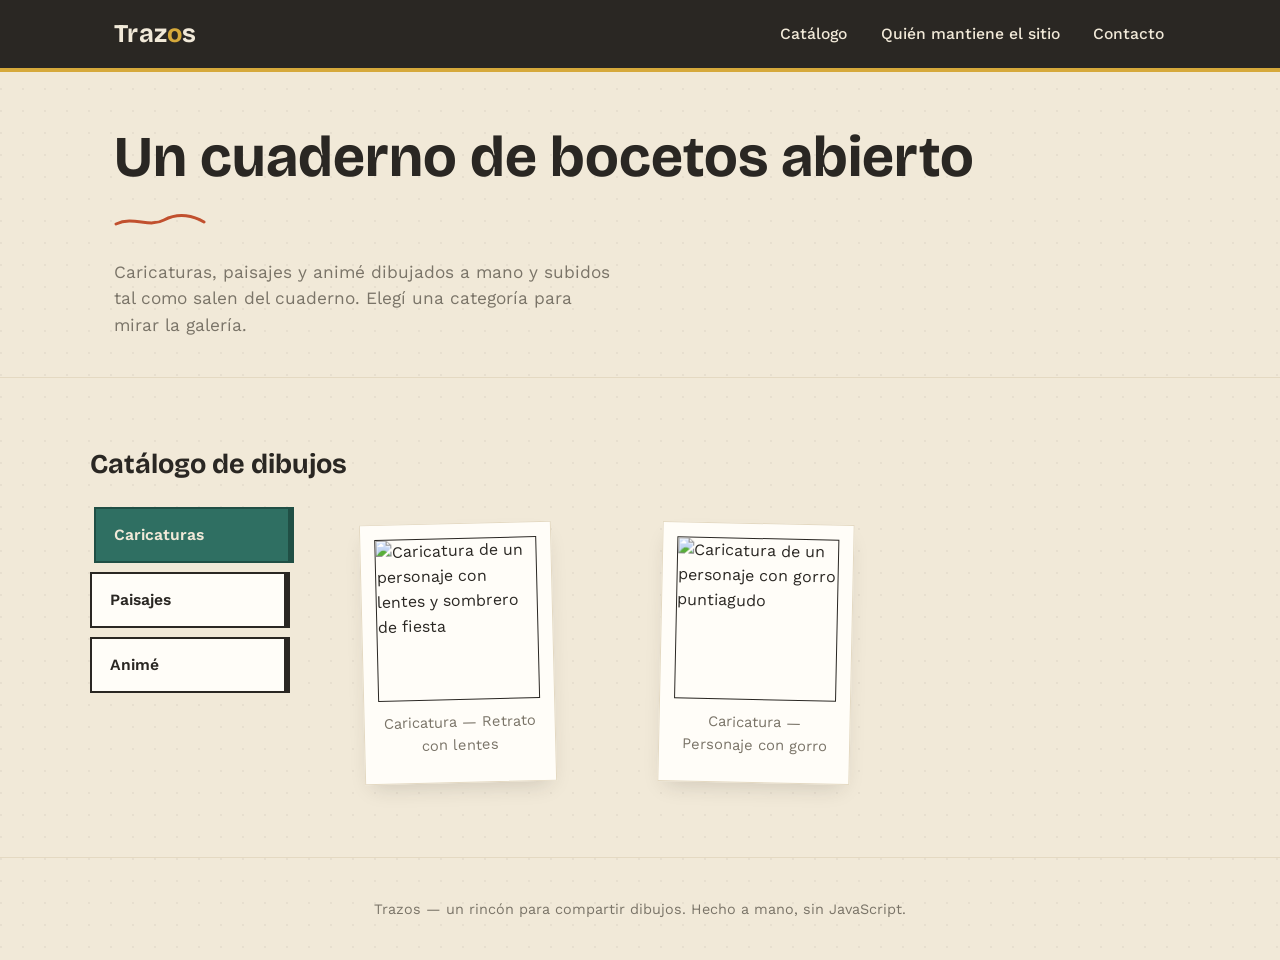
==== PublicarDibujosClaude/index.html @ 37f375c7 "agrega funcionalidad claude" ====
<!DOCTYPE html>
<html lang="es">
<head>
<meta charset="UTF-8">
<meta name="viewport" content="width=device-width, initial-scale=1.0">
<title>Trazos — Catálogo de dibujos</title>
<link rel="stylesheet" href="estilosIA.css">
</head>
<body>

<header class="barra-nav">
  <div class="contenedor">
    <a href="index.html" class="logo-sitio">Traz<span>o</span>s</a>
    <nav>
      <ul class="enlaces-nav">
        <li><a href="index.html">Catálogo</a></li>
        <li><a href="sobre.html">Quién mantiene el sitio</a></li>
        <li><a href="contacto.html">Contacto</a></li>
      </ul>
    </nav>
  </div>
</header>

<section class="hero">
  <div class="contenedor">
    <h1>Un cuaderno de bocetos abierto</h1>
    <svg class="trazo" viewBox="0 0 92 14" xmlns="http://www.w3.org/2000/svg" aria-hidden="true">
      <path d="M2 10 C 20 2, 35 14, 50 6 S 80 2, 90 8" stroke="#C1502E" stroke-width="3" fill="none" stroke-linecap="round"/>
    </svg>
    <p>Caricaturas, paisajes y animé dibujados a mano y subidos tal como salen del cuaderno. Elegí una categoría para mirar la galería.</p>
  </div>
</section>

<section class="seccion contenedor" id="catalogo">
  <h2>Catálogo de dibujos</h2>

  <div class="catalogo">

    <!-- Controles de pestañas (sin JavaScript) -->
    <input type="radio" name="categoria" id="tab-caricaturas" class="entrada-pestana" checked>
    <input type="radio" name="categoria" id="tab-paisajes" class="entrada-pestana">
    <input type="radio" name="categoria" id="tab-anime" class="entrada-pestana">

    <div class="pestanas" role="tablist" aria-label="Categorías de dibujos">
      <label for="tab-caricaturas">Caricaturas</label>
      <label for="tab-paisajes">Paisajes</label>
      <label for="tab-anime">Animé</label>
    </div>

    <div class="galeria">

      <div class="panel panel-caricaturas">
        <figure class="marco">
          <img src="imágenes/caricatura1.png" alt="Caricatura de un personaje con lentes y sombrero de fiesta">
          <figcaption>Caricatura — Retrato con lentes</figcaption>
        </figure>
        <figure class="marco">
          <img src="imágenes/caricatura2.png" alt="Caricatura de un personaje con gorro puntiagudo">
          <figcaption>Caricatura — Personaje con gorro</figcaption>
        </figure>
      </div>

      <div class="panel panel-paisajes">
        <figure class="marco">
          <img src="imágenes/paisaje1.png" alt="Paisaje de montañas con sol al amanecer">
          <figcaption>Paisaje — Montañas al amanecer</figcaption>
        </figure>
        <figure class="marco">
          <img src="imágenes/paisaje2.png" alt="Paisaje de campo con árboles y sol">
          <figcaption>Paisaje — Campo con árboles</figcaption>
        </figure>
      </div>

      <div class="panel panel-anime">
        <figure class="marco">
          <img src="imágenes/anime1.png" alt="Rostro estilo animé con ojos grandes">
          <figcaption>Animé — Retrato de ojos grandes</figcaption>
        </figure>
        <figure class="marco">
          <img src="imágenes/anime2.png" alt="Rostro estilo animé con cabello puntiagudo">
          <figcaption>Animé — Cabello puntiagudo</figcaption>
        </figure>
      </div>

    </div>
  </div>
</section>

<footer class="pie">
  <div class="contenedor">
    <p>Trazos — un rincón para compartir dibujos. Hecho a mano, sin JavaScript.</p>
  </div>
</footer>

</body>
</html>
---- PublicarDibujosClaude/estilosIA.css ----
/* =========================================================
   TRAZOS — hoja de estilos
   Paleta "cuaderno de bocetos": papel kraft, tinta, pino y ocre.
   ========================================================= */

@import url('https://fonts.googleapis.com/css2?family=Bricolage+Grotesque:opsz,wght@12..96,400;12..96,600;12..96,700&family=Work+Sans:wght@400;500;600&display=swap');

:root{
  --papel: #F1E9D8;
  --papel-oscuro: #E4D9C2;
  --tinta: #2A2723;
  --pino: #2F6F62;
  --pino-oscuro: #204F45;
  --ocre: #D6A93B;
  --sienna: #C1502E;
  --gris-lapiz: #7A7468;
  --blanco-polaroid: #FFFDF8;
  --sombra: rgba(42, 39, 35, 0.18);

  --fuente-titulo: 'Bricolage Grotesque', 'Segoe UI', sans-serif;
  --fuente-texto: 'Work Sans', 'Segoe UI', sans-serif;
}

*{ box-sizing: border-box; }

html{ scroll-behavior: smooth; }

body{
  margin: 0;
  font-family: var(--fuente-texto);
  color: var(--tinta);
  background-color: var(--papel);
  background-image:
    radial-gradient(circle at 1px 1px, rgba(42,39,35,0.05) 1px, transparent 0);
  background-size: 22px 22px;
  line-height: 1.55;
}

a{ color: inherit; }

img{ max-width: 100%; display: block; }

.contenedor{
  max-width: 1100px;
  margin: 0 auto;
  padding: 0 1.5rem;
}

/* ---------- Barra de navegación ---------- */
.barra-nav{
  position: sticky;
  top: 0;
  z-index: 10;
  background: var(--tinta);
  border-bottom: 4px solid var(--ocre);
}

.barra-nav .contenedor{
  display: flex;
  align-items: center;
  justify-content: space-between;
  flex-wrap: wrap;
  padding-top: 0.9rem;
  padding-bottom: 0.9rem;
  gap: 0.8rem;
}

.logo-sitio{
  font-family: var(--fuente-titulo);
  font-weight: 700;
  font-size: 1.6rem;
  color: var(--papel);
  text-decoration: none;
  letter-spacing: 0.01em;
}

.logo-sitio span{
  color: var(--ocre);
}

.enlaces-nav{
  list-style: none;
  display: flex;
  gap: 1.9rem;
  margin: 0;
  padding: 0;
  flex-wrap: wrap;
}

.enlaces-nav a{
  color: var(--papel);
  text-decoration: none;
  font-weight: 500;
  font-size: 0.98rem;
  padding: 0.3rem 0.1rem;
  border-bottom: 2px solid transparent;
  transition: border-color 0.2s ease, color 0.2s ease;
}

.enlaces-nav a:hover,
.enlaces-nav a:focus-visible{
  border-color: var(--ocre);
  color: var(--ocre);
}

/* ---------- Encabezado / Hero ---------- */
.hero{
  padding: 3.4rem 0 2.4rem;
  border-bottom: 1px solid var(--papel-oscuro);
}

.hero h1{
  font-family: var(--fuente-titulo);
  font-size: clamp(2.4rem, 5vw, 3.6rem);
  margin: 0 0 0.6rem;
  line-height: 1.05;
}

.hero p{
  max-width: 46ch;
  color: var(--gris-lapiz);
  font-size: 1.08rem;
  margin: 0;
}

.trazo{
  width: 92px;
  height: 14px;
  margin: 1.1rem 0 1.4rem;
}

/* ---------- Sección genérica ---------- */
.seccion{
  padding: 2.6rem 0 3.6rem;
}

.seccion > h2{
  font-family: var(--fuente-titulo);
  font-size: 1.7rem;
  margin-bottom: 1.4rem;
}

/* ---------- Catálogo: pestañas sin JavaScript ---------- */
.catalogo{
  display: flex;
  flex-wrap: wrap;
  gap: 2rem;
  align-items: flex-start;
}

/* inputs ocultos accesibles */
.entrada-pestana{
  position: absolute;
  opacity: 0;
  width: 1px;
  height: 1px;
  overflow: hidden;
}

.pestanas{
  display: flex;
  flex-direction: column;
  gap: 0.6rem;
  flex: 0 0 200px;
}

.pestanas label{
  display: block;
  cursor: pointer;
  padding: 0.85rem 1.1rem;
  background: var(--blanco-polaroid);
  border: 2px solid var(--tinta);
  border-right-width: 6px;
  font-weight: 600;
  font-size: 0.98rem;
  transition: transform 0.15s ease, background 0.15s ease;
}

.pestanas label:hover{
  transform: translateX(4px);
}

.pestanas label:focus-visible{
  outline: 3px solid var(--pino);
  outline-offset: 2px;
}

/* estado activo de cada pestaña, dirigido por :checked */
#tab-caricaturas:checked ~ .pestanas label[for="tab-caricaturas"],
#tab-paisajes:checked ~ .pestanas label[for="tab-paisajes"],
#tab-anime:checked ~ .pestanas label[for="tab-anime"]{
  background: var(--pino);
  color: var(--papel);
  border-color: var(--pino-oscuro);
  transform: translateX(4px);
}

.galeria{
  flex: 1 1 480px;
  min-width: 0;
}

.panel{
  display: none;
}

#tab-caricaturas:checked ~ .galeria .panel-caricaturas,
#tab-paisajes:checked ~ .galeria .panel-paisajes,
#tab-anime:checked ~ .galeria .panel-anime{
  display: grid;
}

.panel{
  grid-template-columns: repeat(auto-fill, minmax(220px, 1fr));
  gap: 1.6rem;
}

/* ---------- Marcos tipo polaroid ---------- */
.marco{
  background: var(--blanco-polaroid);
  border: 1px solid var(--papel-oscuro);
  padding: 0.9rem 0.9rem 1.6rem;
  box-shadow: 0 10px 22px -8px var(--sombra);
}

.marco img{
  border: 1px solid var(--tinta);
  width: 100%;
  aspect-ratio: 1 / 1;
  object-fit: cover;
}

.marco figcaption{
  margin-top: 0.7rem;
  text-align: center;
  font-size: 0.92rem;
  color: var(--gris-lapiz);
}

.panel .marco:nth-child(odd){ transform: rotate(-1.4deg); }
.panel .marco:nth-child(even){ transform: rotate(1.2deg); }
.marco:hover{ transform: rotate(0deg) translateY(-3px); transition: transform 0.2s ease; }

/* ---------- Formulario de contacto ---------- */
.tarjeta-postal{
  max-width: 560px;
  background: var(--blanco-polaroid);
  border: 2px solid var(--tinta);
  padding: 2rem;
  box-shadow: 8px 8px 0 var(--ocre);
}

.campo{
  margin-bottom: 1.3rem;
  display: flex;
  flex-direction: column;
  gap: 0.4rem;
}

.campo label{
  font-weight: 600;
  font-size: 0.95rem;
}

.campo input,
.campo textarea,
.campo select{
  font-family: var(--fuente-texto);
  font-size: 1rem;
  padding: 0.65rem 0.8rem;
  border: 1.5px solid var(--gris-lapiz);
  background: var(--papel);
  color: var(--tinta);
}

.campo input:focus,
.campo textarea:focus,
.campo select:focus{
  outline: 2px solid var(--pino);
  outline-offset: 1px;
  border-color: var(--pino);
}

.campo textarea{
  resize: vertical;
  min-height: 120px;
}

.boton-principal{
  display: inline-block;
  background: var(--sienna);
  color: var(--papel);
  border: none;
  font-family: var(--fuente-titulo);
  font-weight: 600;
  font-size: 1rem;
  padding: 0.75rem 1.6rem;
  cursor: pointer;
  transition: background 0.2s ease;
}

.boton-principal:hover{
  background: var(--pino-oscuro);
}

/* ---------- Página "quién mantiene el sitio" ---------- */
.perfil{
  display: flex;
  gap: 2rem;
  align-items: center;
  flex-wrap: wrap;
  background: var(--blanco-polaroid);
  border: 1px solid var(--papel-oscuro);
  padding: 1.8rem;
  max-width: 700px;
}

.perfil-inicial{
  flex: 0 0 96px;
  height: 96px;
  border-radius: 50%;
  background: var(--pino);
  color: var(--papel);
  display: flex;
  align-items: center;
  justify-content: center;
  font-family: var(--fuente-titulo);
  font-size: 2.4rem;
}

.lista-datos{
  list-style: none;
  padding: 0;
  margin: 1.4rem 0 0;
  display: grid;
  gap: 0.55rem;
}

.lista-datos li strong{
  color: var(--pino-oscuro);
}

/* ---------- Pie de página ---------- */
.pie{
  border-top: 1px solid var(--papel-oscuro);
  padding: 1.6rem 0;
  text-align: center;
  color: var(--gris-lapiz);
  font-size: 0.9rem;
}

/* ---------- Responsivo ---------- */
@media (max-width: 780px){
  .catalogo{
    flex-direction: column;
  }
  .pestanas{
    flex-direction: row;
    flex: 1 1 auto;
    width: 100%;
    overflow-x: auto;
  }
  .pestanas label{
    border-right-width: 2px;
    border-bottom-width: 6px;
    white-space: nowrap;
  }
}

@media (max-width: 600px){
  .barra-nav .contenedor{
    flex-direction: column;
    align-items: flex-start;
  }
  .enlaces-nav{
    gap: 1.1rem;
  }
  .tarjeta-postal{
    padding: 1.3rem;
  }
  .perfil{
    flex-direction: column;
    text-align: center;
  }
}
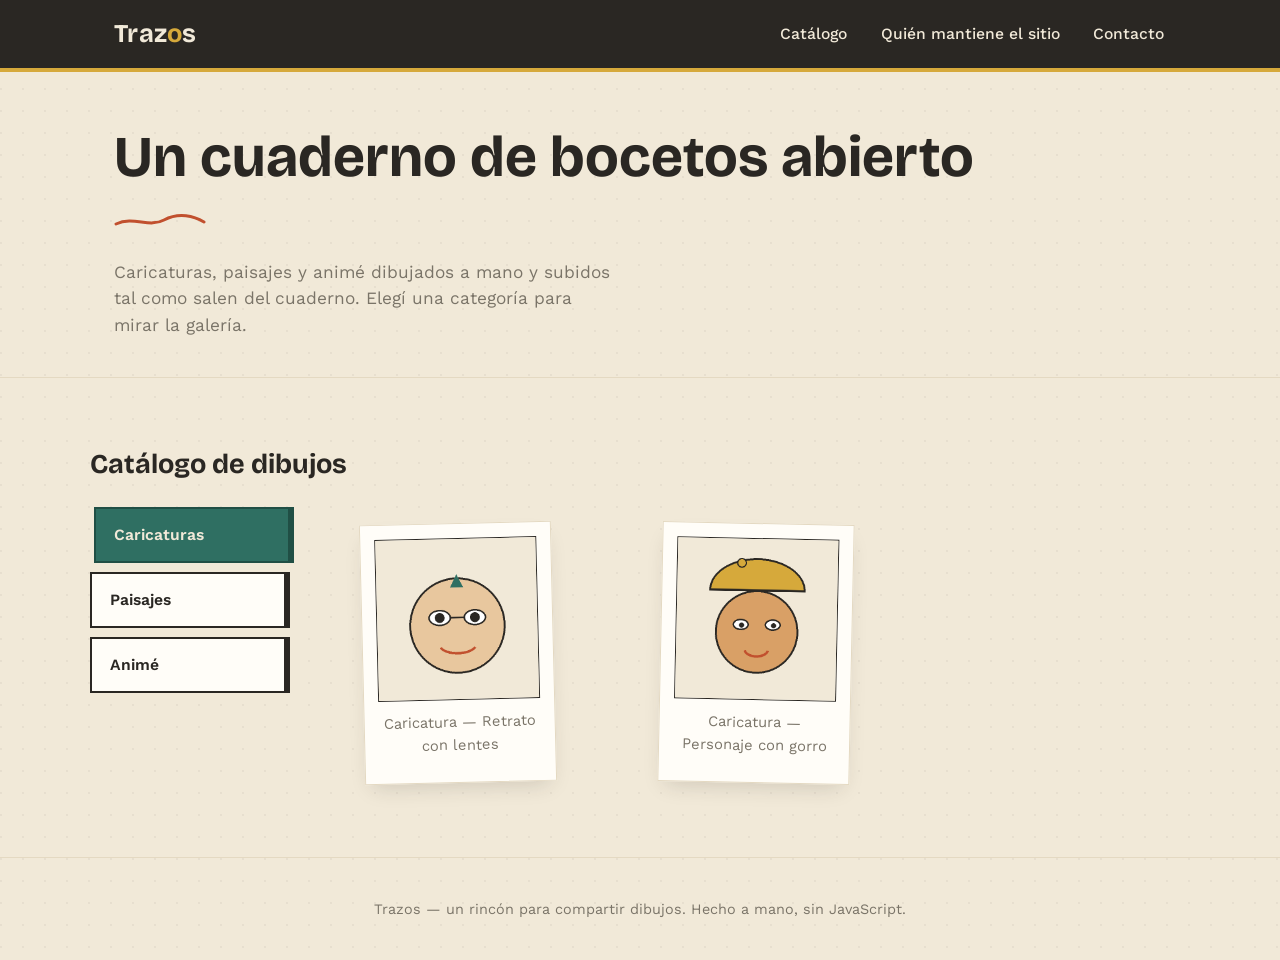
==== commit 6e677d10: "fix: modifica imágenes/ por imagenes/ claude" ====
--- a/PublicarDibujosClaude/index.html
+++ b/PublicarDibujosClaude/index.html
@@ -51,33 +51,33 @@
 
       <div class="panel panel-caricaturas">
         <figure class="marco">
-          <img src="imágenes/caricatura1.png" alt="Caricatura de un personaje con lentes y sombrero de fiesta">
+          <img src="imagenes/caricatura1.png" alt="Caricatura de un personaje con lentes y sombrero de fiesta">
           <figcaption>Caricatura — Retrato con lentes</figcaption>
         </figure>
         <figure class="marco">
-          <img src="imágenes/caricatura2.png" alt="Caricatura de un personaje con gorro puntiagudo">
+          <img src="imagenes/caricatura2.png" alt="Caricatura de un personaje con gorro puntiagudo">
           <figcaption>Caricatura — Personaje con gorro</figcaption>
         </figure>
       </div>
 
       <div class="panel panel-paisajes">
         <figure class="marco">
-          <img src="imágenes/paisaje1.png" alt="Paisaje de montañas con sol al amanecer">
+          <img src="imagenes/paisaje1.png" alt="Paisaje de montañas con sol al amanecer">
           <figcaption>Paisaje — Montañas al amanecer</figcaption>
         </figure>
         <figure class="marco">
-          <img src="imágenes/paisaje2.png" alt="Paisaje de campo con árboles y sol">
+          <img src="imagenes/paisaje2.png" alt="Paisaje de campo con árboles y sol">
           <figcaption>Paisaje — Campo con árboles</figcaption>
         </figure>
       </div>
 
       <div class="panel panel-anime">
         <figure class="marco">
-          <img src="imágenes/anime1.png" alt="Rostro estilo animé con ojos grandes">
+          <img src="imagenes/anime1.png" alt="Rostro estilo animé con ojos grandes">
           <figcaption>Animé — Retrato de ojos grandes</figcaption>
         </figure>
         <figure class="marco">
-          <img src="imágenes/anime2.png" alt="Rostro estilo animé con cabello puntiagudo">
+          <img src="imagenes/anime2.png" alt="Rostro estilo animé con cabello puntiagudo">
           <figcaption>Animé — Cabello puntiagudo</figcaption>
         </figure>
       </div>
